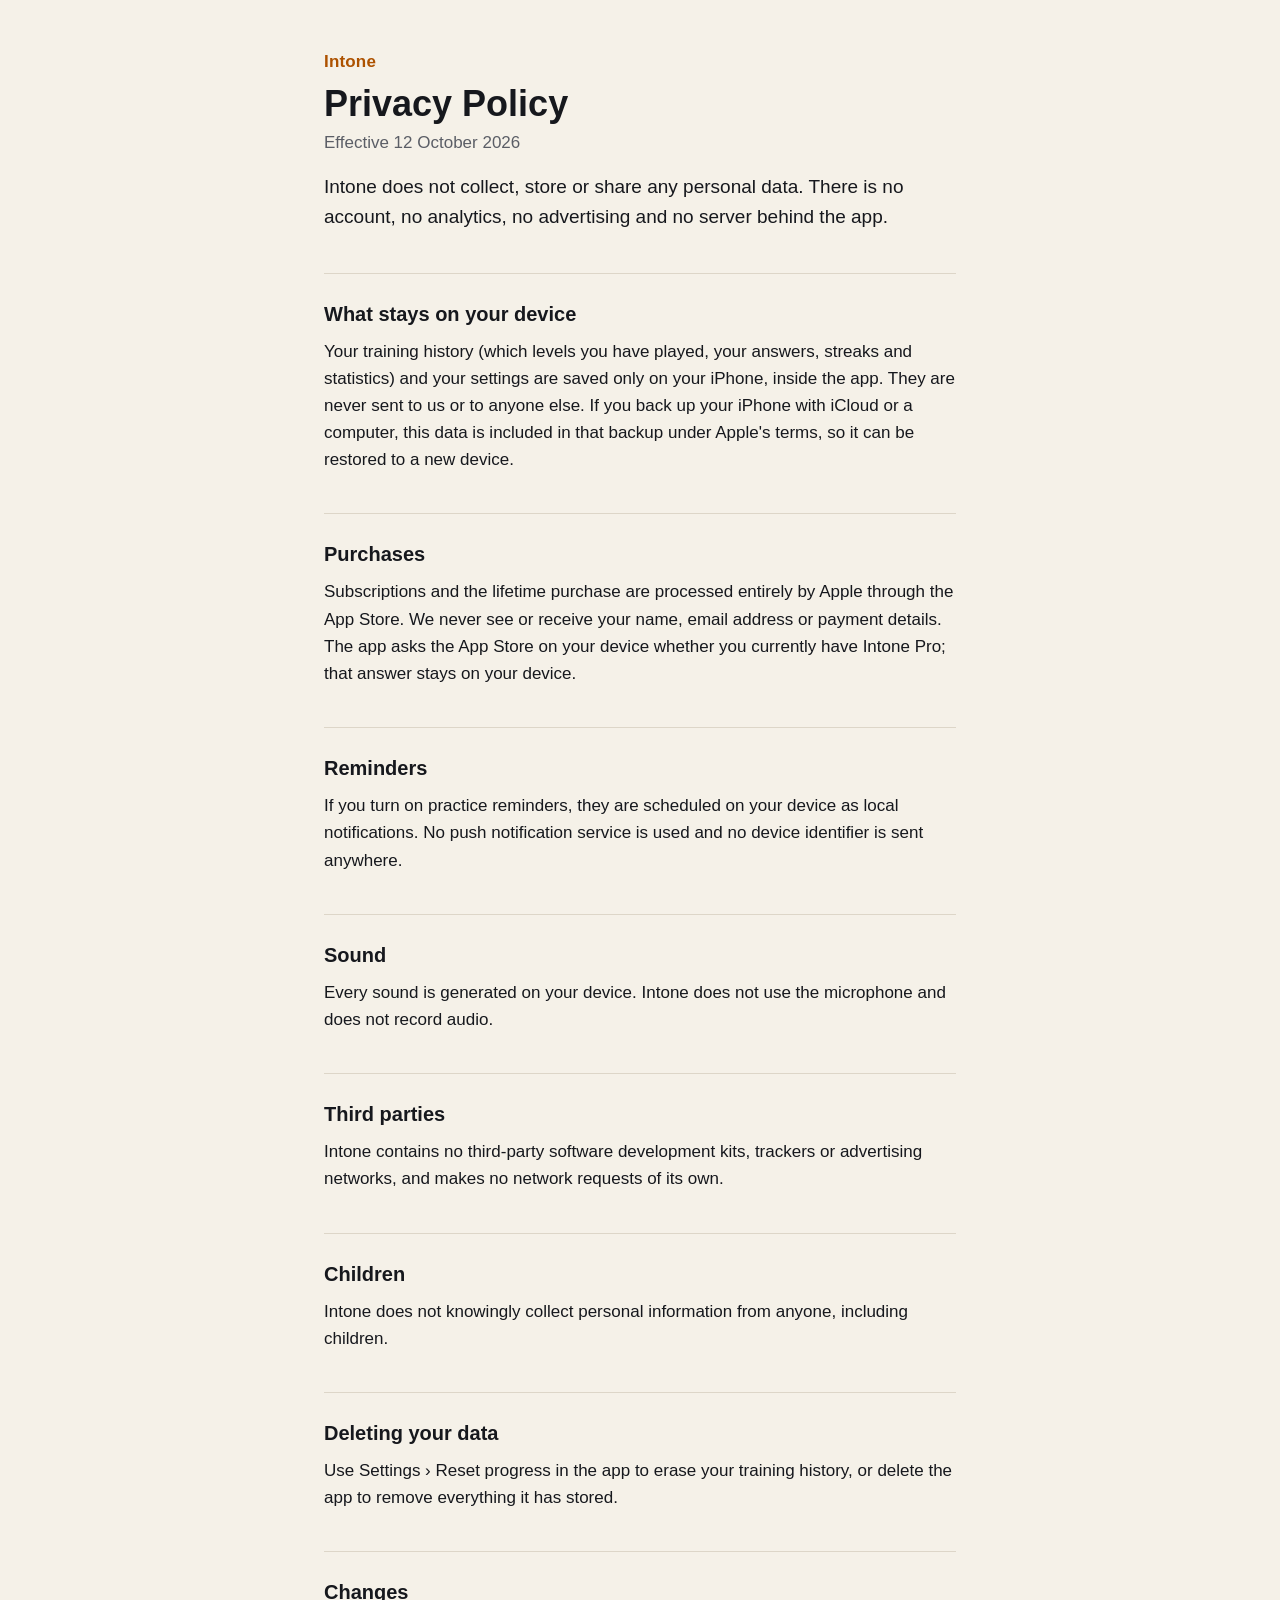
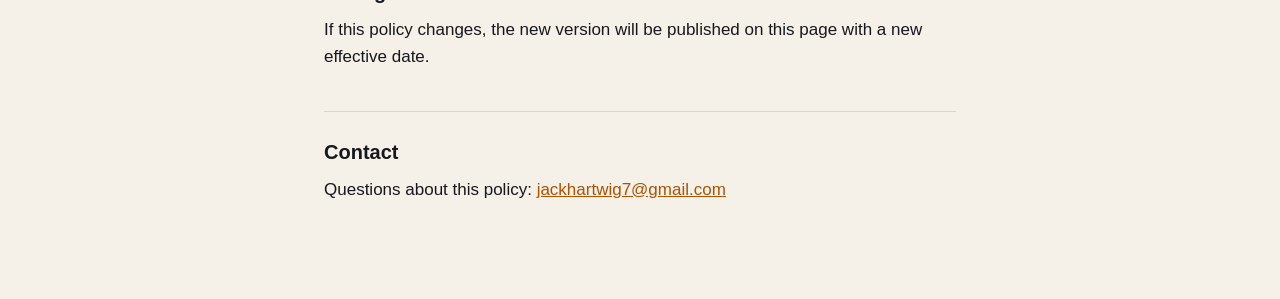
==== privacy.html @ 5010e258 "Support page and privacy policy for Intone Co-Authored-By: Claude Opus 5.5 <noreply@anthropic.com>" ====
<!doctype html>
<html lang="en">
<head>
<meta charset="utf-8">
<meta name="viewport" content="width=device-width, initial-scale=1">
<title>Intone — Privacy Policy</title>
<link rel="stylesheet" href="style.css">
</head>
<body>
<main>
  <a class="brand" href="index.html">Intone</a>
  <h1>Privacy Policy</h1>
  <p class="meta">Effective 12 October 2026</p>

  <p class="lead">Intone does not collect, store or share any personal data. There is no account, no analytics, no advertising and no server behind the app.</p>

  <h2>What stays on your device</h2>
  <p>Your training history (which levels you have played, your answers, streaks and statistics) and your settings are saved only on your iPhone, inside the app. They are never sent to us or to anyone else. If you back up your iPhone with iCloud or a computer, this data is included in that backup under Apple's terms, so it can be restored to a new device.</p>

  <h2>Purchases</h2>
  <p>Subscriptions and the lifetime purchase are processed entirely by Apple through the App Store. We never see or receive your name, email address or payment details. The app asks the App Store on your device whether you currently have Intone Pro; that answer stays on your device.</p>

  <h2>Reminders</h2>
  <p>If you turn on practice reminders, they are scheduled on your device as local notifications. No push notification service is used and no device identifier is sent anywhere.</p>

  <h2>Sound</h2>
  <p>Every sound is generated on your device. Intone does not use the microphone and does not record audio.</p>

  <h2>Third parties</h2>
  <p>Intone contains no third-party software development kits, trackers or advertising networks, and makes no network requests of its own.</p>

  <h2>Children</h2>
  <p>Intone does not knowingly collect personal information from anyone, including children.</p>

  <h2>Deleting your data</h2>
  <p>Use Settings &rsaquo; Reset progress in the app to erase your training history, or delete the app to remove everything it has stored.</p>

  <h2>Changes</h2>
  <p>If this policy changes, the new version will be published on this page with a new effective date.</p>

  <h2>Contact</h2>
  <p>Questions about this policy: <a href="mailto:jackhartwig7@gmail.com">jackhartwig7@gmail.com</a></p>
</main>
</body>
</html>
---- style.css ----
:root {
  --background: #f5f1e8;
  --text: #16181d;
  --secondary: #5b5e66;
  --accent: #ad5200;
  --rule: #ddd6c8;
}

@media (prefers-color-scheme: dark) {
  :root {
    --background: #0b0d12;
    --text: #f3efe6;
    --secondary: #a9a69e;
    --accent: #ffb44c;
    --rule: #23262e;
  }
}

* { box-sizing: border-box; }

body {
  margin: 0;
  background: var(--background);
  color: var(--text);
  font: 17px/1.6 -apple-system, BlinkMacSystemFont, "Segoe UI", Roboto, sans-serif;
  -webkit-font-smoothing: antialiased;
}

main {
  max-width: 42rem;
  margin: 0 auto;
  padding: 3rem 1.25rem 5rem;
}

.brand {
  display: inline-block;
  font-weight: 700;
  letter-spacing: 0.01em;
  color: var(--accent);
  text-decoration: none;
}

h1 {
  font-size: 2.25rem;
  line-height: 1.15;
  margin: 0.5rem 0 0.25rem;
}

h2 {
  font-size: 1.25rem;
  margin: 2.5rem 0 0.5rem;
  padding-top: 1.5rem;
  border-top: 1px solid var(--rule);
}

h3 {
  font-size: 1.0625rem;
  margin: 1.5rem 0 0.25rem;
}

p { margin: 0 0 1rem; }

.lead { font-size: 1.1875rem; }

.meta { color: var(--secondary); }

a { color: var(--accent); }
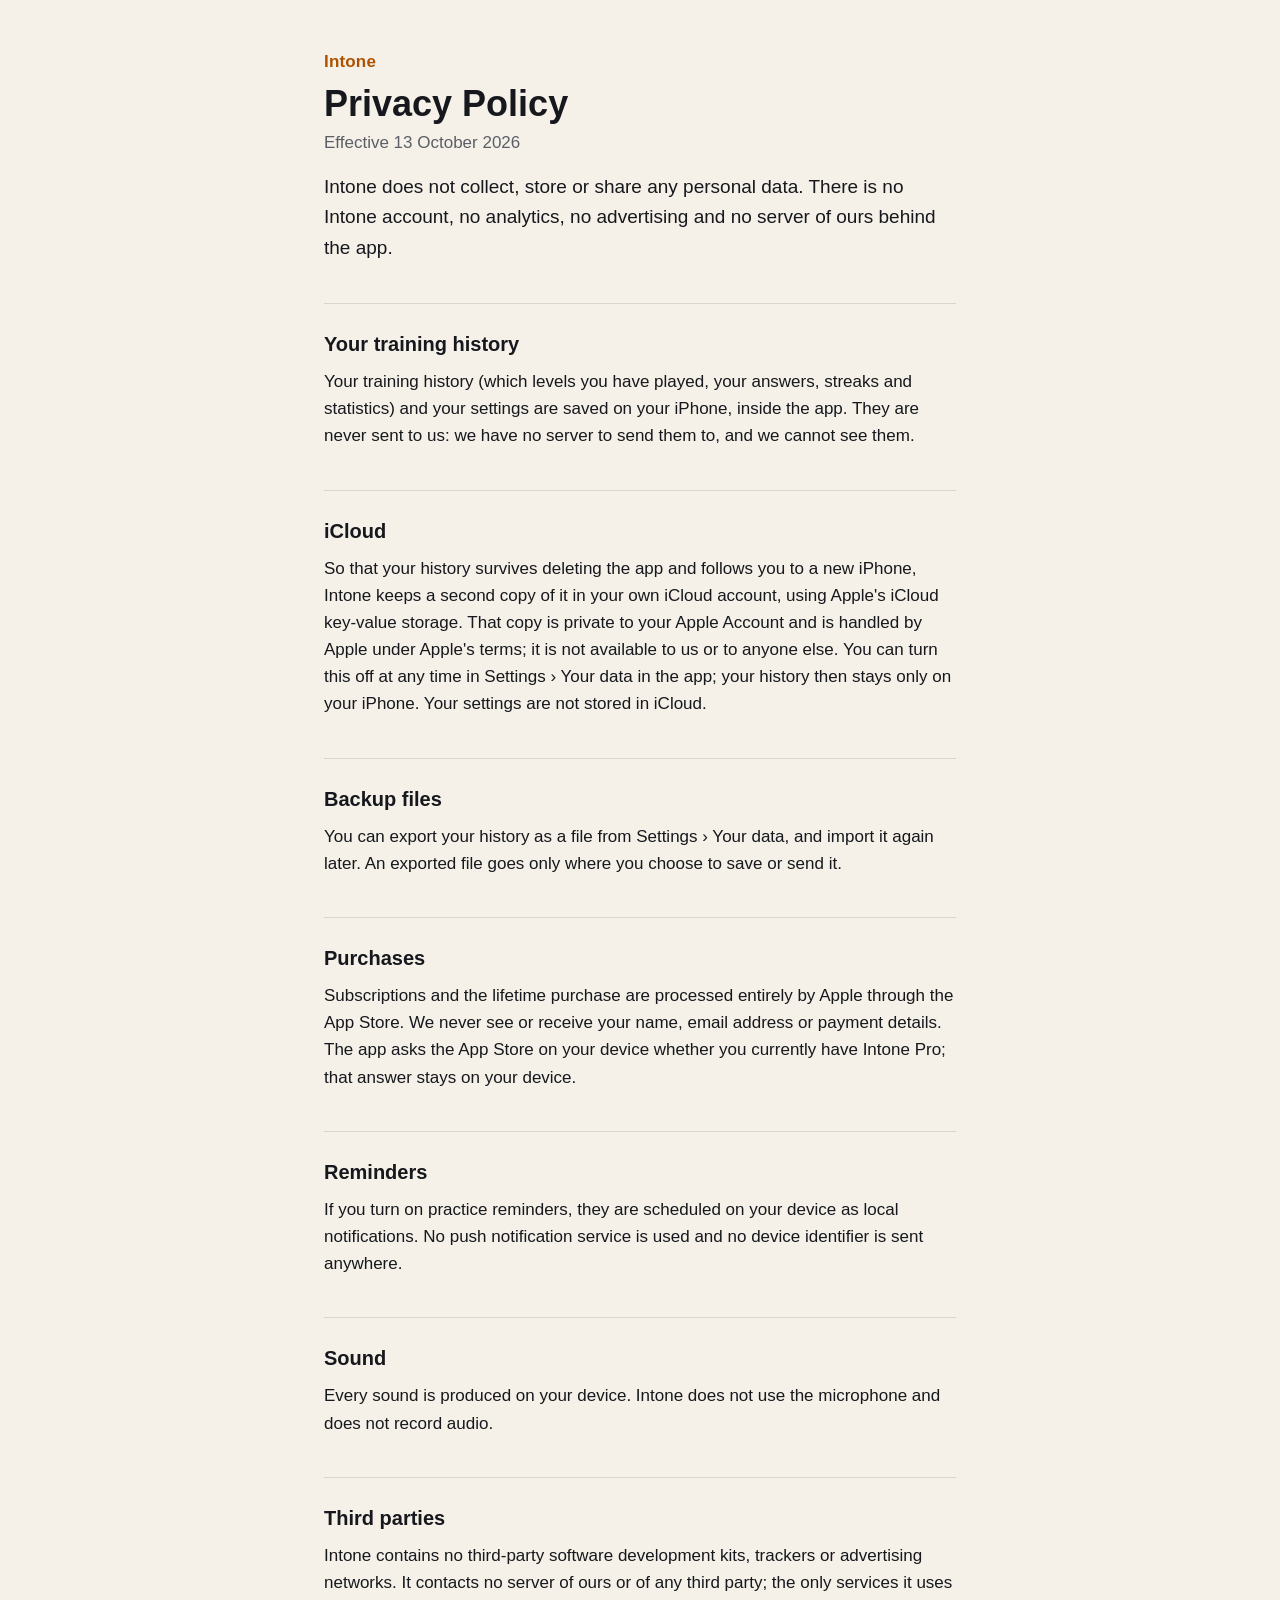
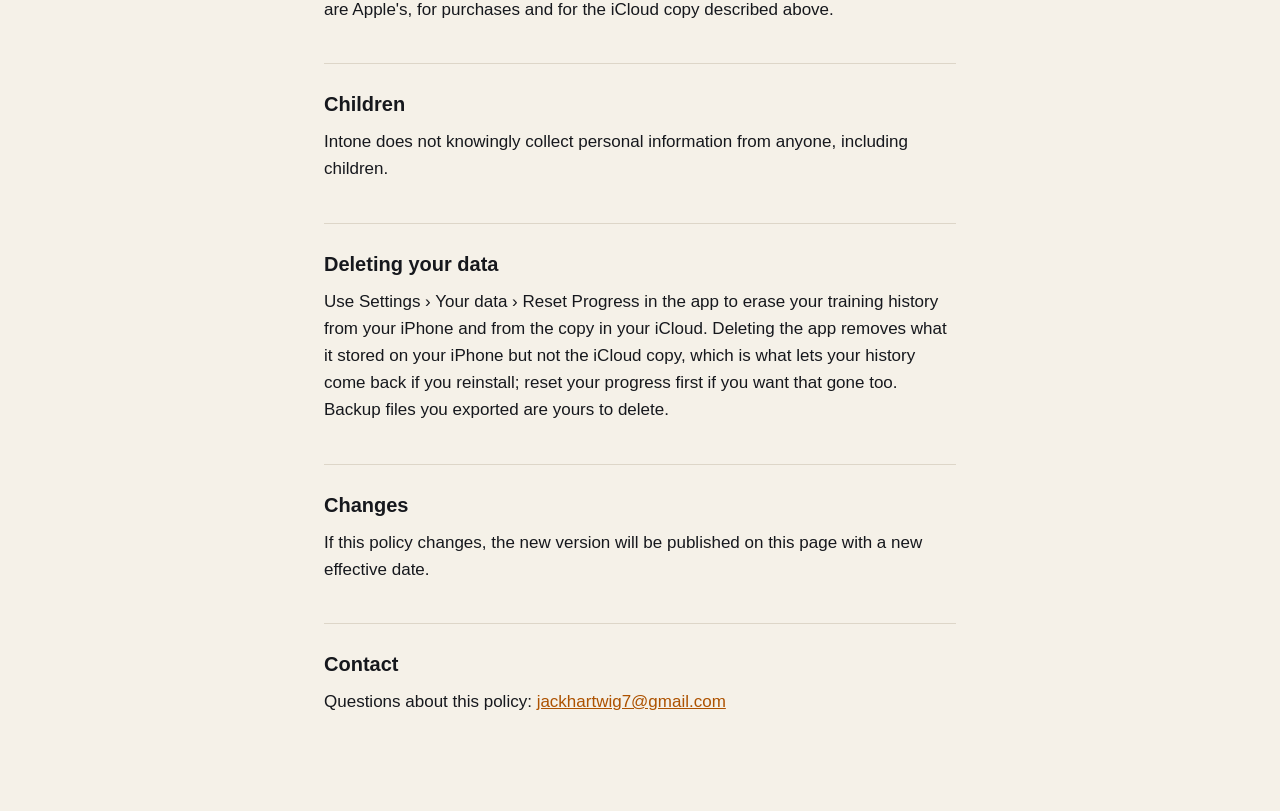
==== commit 1eadbd1f: "Describe iCloud sync and backup files; credit the piano recordings in one line Co-Authored-By: Claud" ====
--- a/privacy.html
+++ b/privacy.html
@@ -10,12 +10,18 @@
 <main>
   <a class="brand" href="index.html">Intone</a>
   <h1>Privacy Policy</h1>
-  <p class="meta">Effective 12 October 2026</p>
+  <p class="meta">Effective 13 October 2026</p>
 
-  <p class="lead">Intone does not collect, store or share any personal data. There is no account, no analytics, no advertising and no server behind the app.</p>
+  <p class="lead">Intone does not collect, store or share any personal data. There is no Intone account, no analytics, no advertising and no server of ours behind the app.</p>
 
-  <h2>What stays on your device</h2>
-  <p>Your training history (which levels you have played, your answers, streaks and statistics) and your settings are saved only on your iPhone, inside the app. They are never sent to us or to anyone else. If you back up your iPhone with iCloud or a computer, this data is included in that backup under Apple's terms, so it can be restored to a new device.</p>
+  <h2>Your training history</h2>
+  <p>Your training history (which levels you have played, your answers, streaks and statistics) and your settings are saved on your iPhone, inside the app. They are never sent to us: we have no server to send them to, and we cannot see them.</p>
+
+  <h2>iCloud</h2>
+  <p>So that your history survives deleting the app and follows you to a new iPhone, Intone keeps a second copy of it in your own iCloud account, using Apple's iCloud key-value storage. That copy is private to your Apple Account and is handled by Apple under Apple's terms; it is not available to us or to anyone else. You can turn this off at any time in Settings &rsaquo; Your data in the app; your history then stays only on your iPhone. Your settings are not stored in iCloud.</p>
+
+  <h2>Backup files</h2>
+  <p>You can export your history as a file from Settings &rsaquo; Your data, and import it again later. An exported file goes only where you choose to save or send it.</p>
 
   <h2>Purchases</h2>
   <p>Subscriptions and the lifetime purchase are processed entirely by Apple through the App Store. We never see or receive your name, email address or payment details. The app asks the App Store on your device whether you currently have Intone Pro; that answer stays on your device.</p>
@@ -24,16 +30,16 @@
   <p>If you turn on practice reminders, they are scheduled on your device as local notifications. No push notification service is used and no device identifier is sent anywhere.</p>
 
   <h2>Sound</h2>
-  <p>Every sound is generated on your device. Intone does not use the microphone and does not record audio.</p>
+  <p>Every sound is produced on your device. Intone does not use the microphone and does not record audio.</p>
 
   <h2>Third parties</h2>
-  <p>Intone contains no third-party software development kits, trackers or advertising networks, and makes no network requests of its own.</p>
+  <p>Intone contains no third-party software development kits, trackers or advertising networks. It contacts no server of ours or of any third party; the only services it uses are Apple's, for purchases and for the iCloud copy described above.</p>
 
   <h2>Children</h2>
   <p>Intone does not knowingly collect personal information from anyone, including children.</p>
 
   <h2>Deleting your data</h2>
-  <p>Use Settings &rsaquo; Reset progress in the app to erase your training history, or delete the app to remove everything it has stored.</p>
+  <p>Use Settings &rsaquo; Your data &rsaquo; Reset Progress in the app to erase your training history from your iPhone and from the copy in your iCloud. Deleting the app removes what it stored on your iPhone but not the iCloud copy, which is what lets your history come back if you reinstall; reset your progress first if you want that gone too. Backup files you exported are yours to delete.</p>
 
   <h2>Changes</h2>
   <p>If this policy changes, the new version will be published on this page with a new effective date.</p>
